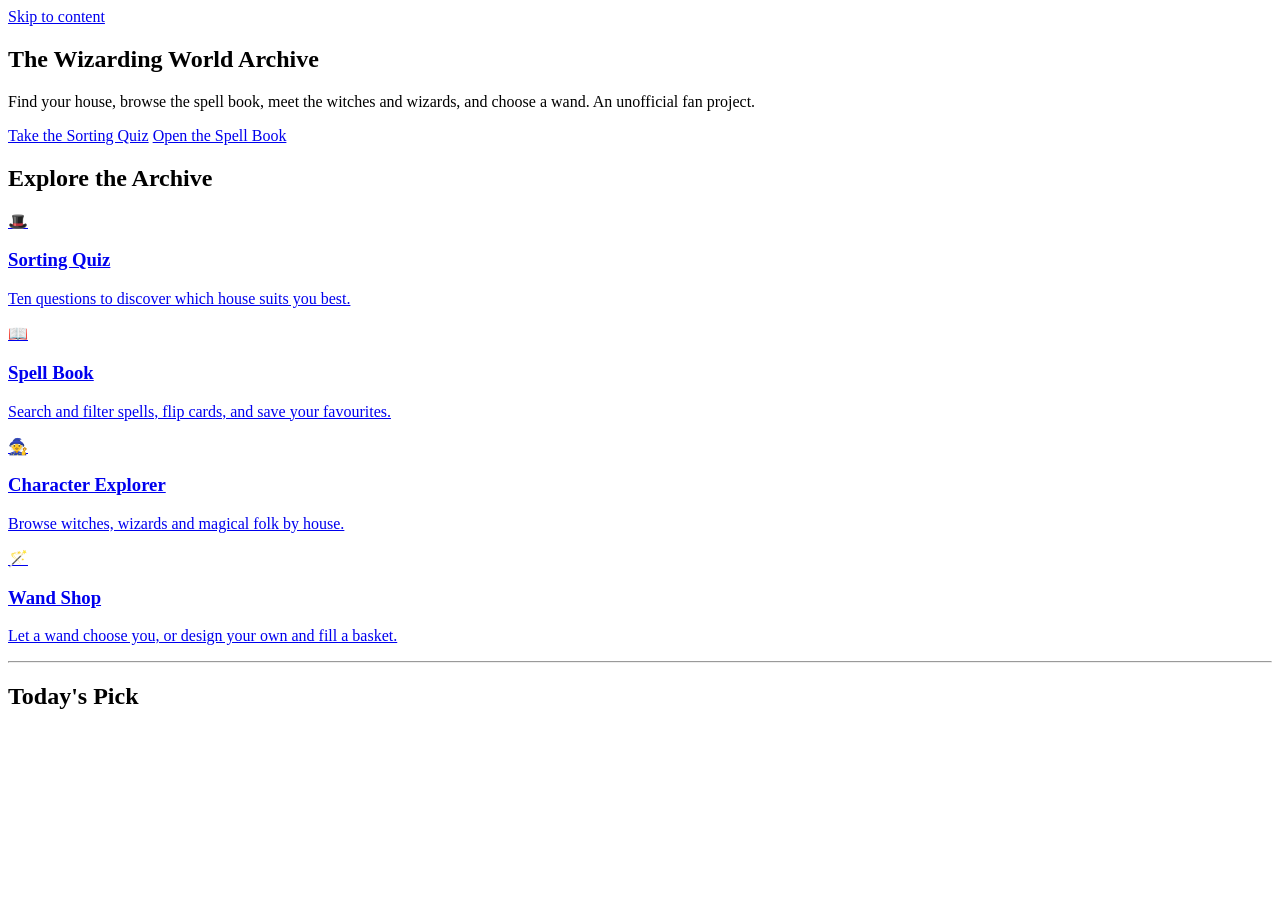
==== index.html @ aec69fd3 "Add files via upload" ====
<!DOCTYPE html>
<html lang="en">
<head>
  <meta charset="utf-8">
  <meta name="viewport" content="width=device-width, initial-scale=1">
  <title>The Wizarding World Archive | Fan Project</title>
  <meta name="description" content="An unofficial fan-made wizarding world explorer: a house sorting quiz, spell book, character explorer and wand shop.">
  <link rel="preconnect" href="https://fonts.googleapis.com">
  <link rel="preconnect" href="https://fonts.gstatic.com" crossorigin>
  <link href="https://fonts.googleapis.com/css2?family=Cinzel+Decorative:wght@700&family=Cinzel:wght@500;700&family=IM+Fell+English:ital@0;1&display=swap" rel="stylesheet">
  <link rel="stylesheet" href="css/styles.css">
</head>
<body data-page="home">
  <a class="skip" href="#main">Skip to content</a>
  <header id="site-header"></header>

  <main id="main">
    <section class="hero" aria-labelledby="hero-title">
      <span class="candle" style="left:8%;top:30%;animation-delay:0s" aria-hidden="true"></span>
      <span class="candle" style="left:20%;top:55%;animation-delay:1.2s" aria-hidden="true"></span>
      <span class="candle" style="left:35%;top:22%;animation-delay:2.4s" aria-hidden="true"></span>
      <span class="candle" style="right:34%;top:60%;animation-delay:0.6s" aria-hidden="true"></span>
      <span class="candle" style="right:18%;top:28%;animation-delay:1.8s" aria-hidden="true"></span>
      <span class="candle" style="right:7%;top:52%;animation-delay:3s" aria-hidden="true"></span>
      <div class="content container">
        <h1 id="hero-title">The Wizarding World Archive</h1>
        <p>Find your house, browse the spell book, meet the witches and wizards, and choose a wand. An unofficial fan project.</p>
        <div class="actions">
          <a class="btn" href="quiz.html">Take the Sorting Quiz</a>
          <a class="btn secondary" href="spells.html">Open the Spell Book</a>
        </div>
        <p id="house-banner" class="muted" style="margin-top:1.5rem" hidden></p>
      </div>
    </section>

    <section class="section container" aria-labelledby="explore-title">
      <h2 id="explore-title" class="center">Explore the Archive</h2>
      <div class="grid">
        <a class="card feature-card" href="quiz.html">
          <span class="icon" aria-hidden="true">🎩</span>
          <h3>Sorting Quiz</h3>
          <p>Ten questions to discover which house suits you best.</p>
        </a>
        <a class="card feature-card" href="spells.html">
          <span class="icon" aria-hidden="true">📖</span>
          <h3>Spell Book</h3>
          <p>Search and filter spells, flip cards, and save your favourites.</p>
        </a>
        <a class="card feature-card" href="characters.html">
          <span class="icon" aria-hidden="true">🧙</span>
          <h3>Character Explorer</h3>
          <p>Browse witches, wizards and magical folk by house.</p>
        </a>
        <a class="card feature-card" href="wands.html">
          <span class="icon" aria-hidden="true">🪄</span>
          <h3>Wand Shop</h3>
          <p>Let a wand choose you, or design your own and fill a basket.</p>
        </a>
      </div>
    </section>

    <hr class="divider">

    <section class="section container" aria-labelledby="daily-title" style="padding-top:0">
      <h2 id="daily-title" class="center">Today's Pick</h2>
      <div class="grid" style="grid-template-columns:repeat(auto-fit,minmax(280px,1fr))">
        <article class="card" id="spell-of-day" aria-live="polite"></article>
        <article class="card" id="char-of-day" aria-live="polite"></article>
      </div>
    </section>
  </main>

  <footer id="site-footer"></footer>

  <script src="data/spells.js"></script>
  <script src="data/characters.js"></script>
  <script src="data/quiz.js"></script>
  <script src="js/main.js"></script>
  <script src="js/home.js"></script>
</body>
</html>
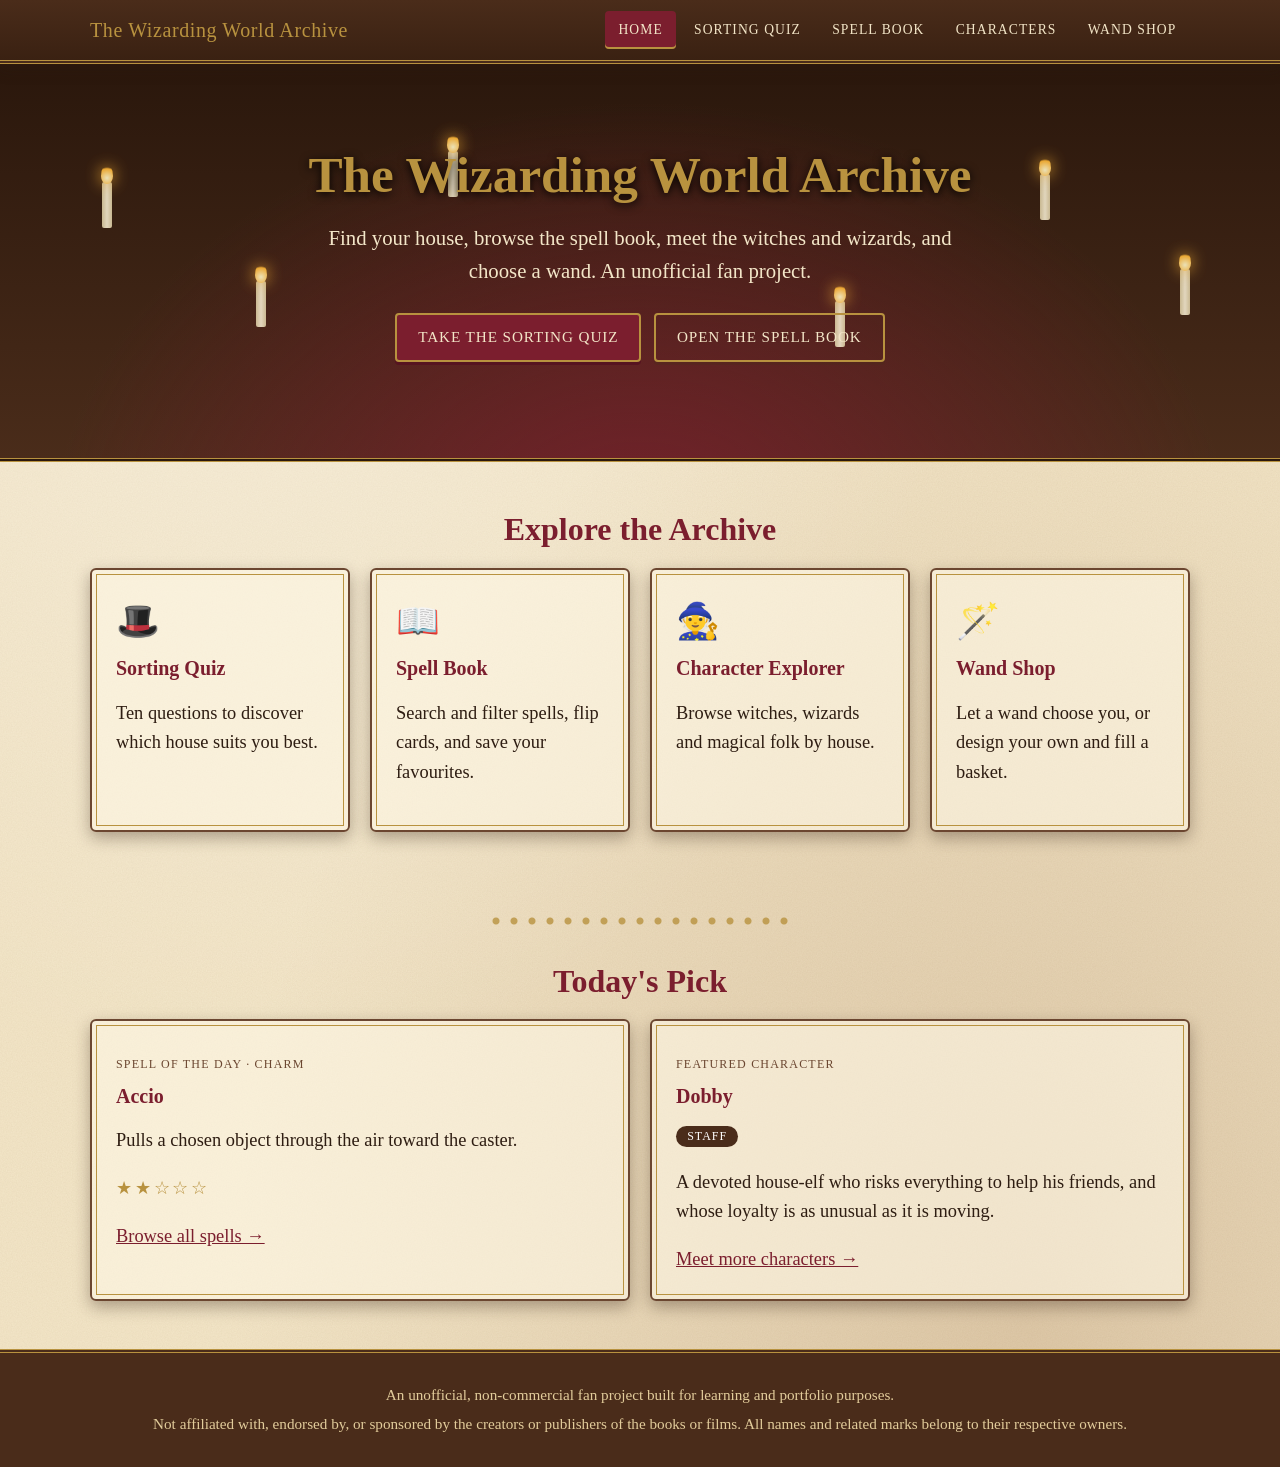
==== commit 698a9bbc: "Add files via upload" ====
--- a/index.html
+++ b/index.html
@@ -8,7 +8,7 @@
   <link rel="preconnect" href="https://fonts.googleapis.com">
   <link rel="preconnect" href="https://fonts.gstatic.com" crossorigin>
   <link href="https://fonts.googleapis.com/css2?family=Cinzel+Decorative:wght@700&family=Cinzel:wght@500;700&family=IM+Fell+English:ital@0;1&display=swap" rel="stylesheet">
-  <link rel="stylesheet" href="css/styles.css">
+  <link rel="stylesheet" href="styles.css">
 </head>
 <body data-page="home">
   <a class="skip" href="#main">Skip to content</a>
@@ -72,10 +72,10 @@
 
   <footer id="site-footer"></footer>
 
-  <script src="data/spells.js"></script>
-  <script src="data/characters.js"></script>
-  <script src="data/quiz.js"></script>
-  <script src="js/main.js"></script>
-  <script src="js/home.js"></script>
+  <script src="spells-data.js"></script>
+  <script src="characters-data.js"></script>
+  <script src="quiz-data.js"></script>
+  <script src="main.js"></script>
+  <script src="home.js"></script>
 </body>
 </html>
--- a/styles.css
+++ b/styles.css
@@ -0,0 +1,363 @@
+/* ==========================================================
+   The Wizarding World Archive — unofficial fan project
+   Theme: vintage parchment, brown & burgundy
+   ========================================================== */
+
+:root {
+  --parchment: #f3e6c8;
+  --parchment-dark: #e2cc9b;
+  --ink: #2e1d12;
+  --brown: #4a2c1a;
+  --brown-light: #6b4630;
+  --burgundy: #7b1e2e;
+  --burgundy-dark: #561420;
+  --gold: #b8923f;
+  --shadow: rgba(46, 29, 18, 0.35);
+
+  --gryffindor: #8e1b2c;
+  --slytherin: #1f5a3a;
+  --ravenclaw: #1f3d6b;
+  --hufflepuff: #b8921d;
+  --staff: #4a2c1a;
+
+  --font-display: "Cinzel Decorative", "Cinzel", Georgia, serif;
+  --font-heading: "Cinzel", Georgia, serif;
+  --font-body: "IM Fell English", Georgia, "Times New Roman", serif;
+}
+
+* { box-sizing: border-box; }
+html { scroll-behavior: smooth; }
+
+body {
+  margin: 0;
+  min-height: 100vh;
+  display: flex;
+  flex-direction: column;
+  font-family: var(--font-body);
+  font-size: 1.15rem;
+  line-height: 1.6;
+  color: var(--ink);
+  background-color: var(--parchment);
+  background-image:
+    radial-gradient(ellipse at 20% 10%, rgba(255, 255, 255, 0.35), transparent 50%),
+    radial-gradient(ellipse at 80% 90%, rgba(122, 64, 20, 0.18), transparent 55%),
+    url("data:image/svg+xml;utf8,%3Csvg xmlns='http://www.w3.org/2000/svg' width='200' height='200'%3E%3Cfilter id='n'%3E%3CfeTurbulence type='fractalNoise' baseFrequency='.8' numOctaves='3'/%3E%3CfeColorMatrix values='0 0 0 0 .4 0 0 0 0 .27 0 0 0 0 .13 0 0 0 .12 0'/%3E%3C/filter%3E%3Crect width='100%25' height='100%25' filter='url(%23n)'/%3E%3C/svg%3E");
+}
+
+main { flex: 1; }
+img, svg { max-width: 100%; }
+a { color: var(--burgundy); }
+a:hover { color: var(--burgundy-dark); }
+
+h1, h2, h3, h4 {
+  font-family: var(--font-heading);
+  color: var(--burgundy);
+  line-height: 1.2;
+  margin: 0 0 0.6em;
+}
+h1 { font-size: clamp(2rem, 5vw, 3.2rem); }
+h2 { font-size: clamp(1.5rem, 3vw, 2rem); }
+h3 { font-size: 1.25rem; }
+
+:focus-visible {
+  outline: 3px solid var(--gold);
+  outline-offset: 3px;
+}
+
+.skip {
+  position: absolute; left: -999px; top: 0;
+  background: var(--burgundy); color: var(--parchment);
+  padding: 0.6rem 1rem; z-index: 100;
+}
+.skip:focus { left: 0; }
+
+.container { width: min(1100px, 92%); margin-inline: auto; }
+.section { padding: 3rem 0; }
+.center { text-align: center; }
+.lead { font-size: 1.3rem; font-style: italic; color: var(--brown-light); }
+.muted { color: var(--brown-light); }
+.visually-hidden {
+  position: absolute !important; width: 1px; height: 1px;
+  overflow: hidden; clip: rect(0 0 0 0); white-space: nowrap;
+}
+
+/* ---------- Header / nav ---------- */
+.site-header {
+  background: linear-gradient(180deg, var(--brown) 0%, #3a2112 100%);
+  border-bottom: 4px double var(--gold);
+  box-shadow: 0 4px 14px var(--shadow);
+  position: sticky; top: 0; z-index: 50;
+}
+.site-header .bar {
+  display: flex; align-items: center; justify-content: space-between;
+  gap: 1rem; padding: 0.7rem 0;
+}
+.brand {
+  font-family: var(--font-display);
+  font-size: 1.25rem;
+  color: var(--gold);
+  text-decoration: none;
+  letter-spacing: 0.03em;
+}
+.brand:hover { color: #e6c36f; }
+.nav-toggle {
+  display: none;
+  background: none; color: var(--parchment);
+  border: 1px solid var(--gold); border-radius: 4px;
+  font: 1rem var(--font-heading); padding: 0.4rem 0.8rem; cursor: pointer;
+}
+.site-nav ul { list-style: none; display: flex; gap: 0.25rem; margin: 0; padding: 0; }
+.site-nav a {
+  display: block;
+  font-family: var(--font-heading);
+  font-size: 0.85rem; text-transform: uppercase; letter-spacing: 0.08em;
+  color: var(--parchment); text-decoration: none;
+  padding: 0.5rem 0.85rem; border-radius: 4px;
+  transition: background 0.2s;
+}
+.site-nav a:hover { background: var(--burgundy); }
+.site-nav a[aria-current="page"] {
+  background: var(--burgundy);
+  box-shadow: inset 0 -2px 0 var(--gold);
+}
+
+@media (max-width: 820px) {
+  .nav-toggle { display: inline-block; }
+  .site-nav { display: none; width: 100%; }
+  .site-nav.open { display: block; }
+  .site-header .bar { flex-wrap: wrap; }
+  .site-nav ul { flex-direction: column; padding-bottom: 0.7rem; }
+}
+
+/* ---------- Footer ---------- */
+.site-footer {
+  background: var(--brown); color: var(--parchment-dark);
+  border-top: 4px double var(--gold);
+  padding: 1.6rem 0; font-size: 0.95rem; text-align: center;
+}
+.site-footer p { margin: 0.3rem 0; }
+
+/* ---------- Buttons ---------- */
+.btn {
+  display: inline-block;
+  font-family: var(--font-heading);
+  font-size: 0.95rem; letter-spacing: 0.06em; text-transform: uppercase;
+  background: var(--burgundy); color: var(--parchment);
+  border: 2px solid var(--gold); border-radius: 4px;
+  padding: 0.65rem 1.3rem; cursor: pointer; text-decoration: none;
+  box-shadow: 0 3px 0 var(--burgundy-dark);
+  transition: transform 0.15s, background 0.2s;
+}
+.btn:hover { background: var(--burgundy-dark); color: var(--parchment); transform: translateY(-1px); }
+.btn:active { transform: translateY(2px); box-shadow: none; }
+.btn[disabled] { opacity: 0.5; cursor: not-allowed; }
+.btn.secondary {
+  background: transparent; color: var(--brown); border-color: var(--brown-light);
+  box-shadow: 0 3px 0 rgba(74, 44, 26, 0.3);
+}
+.btn.secondary:hover { background: rgba(74, 44, 26, 0.1); color: var(--brown); }
+.btn.small { font-size: 0.8rem; padding: 0.4rem 0.8rem; }
+
+/* ---------- Cards & grid ---------- */
+.card {
+  background: rgba(255, 248, 230, 0.6);
+  border: 2px solid var(--brown-light);
+  outline: 1px solid var(--gold); outline-offset: -7px;
+  border-radius: 6px;
+  padding: 1.5rem;
+  box-shadow: 0 6px 16px var(--shadow);
+}
+.grid { display: grid; gap: 1.25rem; grid-template-columns: repeat(auto-fill, minmax(250px, 1fr)); }
+.feature-card { text-decoration: none; color: inherit; display: block; transition: transform 0.2s; }
+.feature-card:hover { transform: translateY(-4px); color: inherit; }
+.feature-card .icon { font-size: 2.2rem; display: block; margin-bottom: 0.4rem; }
+
+.divider {
+  border: 0; height: 18px; margin: 2rem auto; width: min(300px, 70%);
+  background: radial-gradient(circle, var(--gold) 3px, transparent 4px) center / 18px 18px repeat-x;
+  opacity: 0.8;
+}
+
+/* ---------- Hero ---------- */
+.hero {
+  position: relative; overflow: hidden; text-align: center;
+  padding: 5rem 1rem 6rem;
+  color: var(--parchment);
+  background:
+    radial-gradient(ellipse at 50% 120%, rgba(123, 30, 46, 0.85), transparent 65%),
+    linear-gradient(180deg, #2a170c, var(--brown));
+  border-bottom: 4px double var(--gold);
+}
+.hero h1 { font-family: var(--font-display); color: var(--gold); text-shadow: 0 2px 10px #000; margin-bottom: 0.3em; }
+.hero p { max-width: 640px; margin: 0 auto 1.6rem; font-size: 1.3rem; }
+.hero .actions { display: flex; gap: 0.8rem; justify-content: center; flex-wrap: wrap; }
+.hero .btn.secondary { color: var(--parchment); border-color: var(--gold); }
+.hero .btn.secondary:hover { background: rgba(255, 255, 255, 0.1); color: var(--parchment); }
+.hero .content { position: relative; z-index: 2; }
+
+.candle {
+  position: absolute; width: 10px; height: 46px; border-radius: 2px;
+  background: linear-gradient(90deg, #d9c9a0, #f4ead0, #d9c9a0);
+  animation: float 6s ease-in-out infinite; opacity: 0.9; z-index: 1;
+}
+.candle::before {
+  content: ""; position: absolute; left: 50%; top: -18px; transform: translateX(-50%);
+  width: 12px; height: 20px; border-radius: 50% 50% 50% 50% / 60% 60% 40% 40%;
+  background: radial-gradient(circle at 50% 70%, #fff6c8, #ffb838 60%, transparent 72%);
+  filter: drop-shadow(0 0 8px #ffb838);
+  animation: flicker 0.18s infinite alternate;
+}
+@keyframes float { 0%, 100% { transform: translateY(0); } 50% { transform: translateY(-14px); } }
+@keyframes flicker { from { transform: translateX(-50%) scale(1); } to { transform: translateX(-50%) scale(1.12, 0.94); } }
+
+/* ---------- Page header ---------- */
+.page-head { text-align: center; padding: 2.5rem 0 1rem; }
+.page-head p { max-width: 640px; margin: 0 auto; }
+
+/* ---------- Form controls ---------- */
+.toolbar { display: flex; flex-wrap: wrap; gap: 0.8rem; align-items: center; justify-content: center; margin: 1.2rem 0 1.8rem; }
+input[type="search"], select {
+  font: 1rem var(--font-body); color: var(--ink);
+  background: rgba(255, 252, 240, 0.8);
+  border: 2px solid var(--brown-light); border-radius: 4px;
+  padding: 0.55rem 0.8rem; min-width: 190px;
+}
+.chips { display: flex; flex-wrap: wrap; gap: 0.5rem; justify-content: center; }
+.chip {
+  font: 0.85rem var(--font-heading); letter-spacing: 0.05em; text-transform: uppercase;
+  background: transparent; color: var(--brown);
+  border: 2px solid var(--brown-light); border-radius: 999px;
+  padding: 0.35rem 0.9rem; cursor: pointer;
+}
+.chip[aria-pressed="true"] { background: var(--burgundy); color: var(--parchment); border-color: var(--gold); }
+.result-count { text-align: center; color: var(--brown-light); font-style: italic; }
+.empty { text-align: center; padding: 2rem; font-style: italic; }
+
+/* ---------- Houses ---------- */
+.house-gryffindor { --house: var(--gryffindor); }
+.house-slytherin { --house: var(--slytherin); }
+.house-ravenclaw { --house: var(--ravenclaw); }
+.house-hufflepuff { --house: var(--hufflepuff); }
+.house-staff { --house: var(--staff); }
+
+.house-badge {
+  display: inline-block; font: 0.75rem var(--font-heading);
+  text-transform: uppercase; letter-spacing: 0.08em;
+  color: #fff; background: var(--house, var(--brown));
+  padding: 0.2rem 0.7rem; border-radius: 999px;
+}
+
+/* ---------- Spell book ---------- */
+.spell { position: relative; }
+.flip { perspective: 1000px; height: 230px; cursor: pointer; border-radius: 6px; }
+.flip-inner { position: relative; width: 100%; height: 100%; transition: transform 0.6s; transform-style: preserve-3d; }
+.flip.is-flipped .flip-inner { transform: rotateY(180deg); }
+.face {
+  position: absolute; inset: 0; backface-visibility: hidden; -webkit-backface-visibility: hidden;
+  display: flex; flex-direction: column; justify-content: center; align-items: center;
+  text-align: center; padding: 1.2rem; border-radius: 6px;
+  border: 2px solid var(--brown-light); outline: 1px solid var(--gold); outline-offset: -7px;
+  box-shadow: 0 6px 16px var(--shadow);
+}
+.face.front { background: linear-gradient(160deg, rgba(255, 248, 230, 0.85), rgba(226, 204, 155, 0.9)); }
+.face.back { background: linear-gradient(160deg, var(--burgundy), var(--burgundy-dark)); color: var(--parchment); transform: rotateY(180deg); }
+.face.back h3 { color: var(--gold); }
+.spell-name { font-family: var(--font-heading); font-size: 1.3rem; color: var(--burgundy); margin: 0.2rem 0; }
+.spell-type { font: 0.75rem var(--font-heading); letter-spacing: 0.1em; text-transform: uppercase; color: var(--brown-light); }
+.stars { color: var(--gold); letter-spacing: 0.15em; }
+.hint { font-size: 0.85rem; color: var(--brown-light); font-style: italic; margin-top: 0.6rem; }
+.fav {
+  position: absolute; top: 8px; right: 10px; z-index: 5;
+  background: none; border: none; font-size: 1.5rem; line-height: 1; cursor: pointer;
+  color: var(--brown-light); padding: 0.2rem;
+}
+.fav[aria-pressed="true"] { color: var(--burgundy); }
+
+/* ---------- Characters ---------- */
+.char-card { text-align: left; cursor: pointer; width: 100%; font: inherit; color: inherit; transition: transform 0.2s; }
+.char-card:hover { transform: translateY(-4px); }
+.avatar {
+  width: 64px; height: 64px; border-radius: 50%;
+  display: grid; place-items: center;
+  font: 700 1.4rem var(--font-heading); color: #fff;
+  background: radial-gradient(circle at 30% 30%, rgba(255, 255, 255, 0.35), transparent 60%), var(--house, var(--brown));
+  border: 3px solid var(--gold); margin-bottom: 0.7rem;
+}
+.char-card h3 { margin-bottom: 0.2rem; }
+.char-card .role { font-style: italic; color: var(--brown-light); margin: 0.2rem 0 0.6rem; }
+
+dialog.modal {
+  max-width: 560px; width: 92%; padding: 2rem; color: var(--ink);
+  background: var(--parchment); border: 3px double var(--brown);
+  border-radius: 8px; box-shadow: 0 20px 60px rgba(0, 0, 0, 0.5);
+}
+dialog.modal::backdrop { background: rgba(30, 15, 8, 0.7); }
+.modal .close { position: absolute; top: 10px; right: 14px; background: none; border: none; font-size: 1.8rem; cursor: pointer; color: var(--burgundy); }
+.traits { display: flex; flex-wrap: wrap; gap: 0.4rem; padding: 0; list-style: none; margin: 0.8rem 0 0; }
+.traits li { border: 1px solid var(--brown-light); border-radius: 4px; padding: 0.1rem 0.6rem; font-size: 0.95rem; }
+
+/* ---------- Quiz ---------- */
+.quiz-wrap { max-width: 760px; margin: 0 auto 4rem; }
+.progress { height: 10px; background: var(--parchment-dark); border: 1px solid var(--brown-light); border-radius: 999px; overflow: hidden; margin-bottom: 0.4rem; }
+.progress > span { display: block; height: 100%; width: 0; background: linear-gradient(90deg, var(--burgundy), var(--gold)); transition: width 0.4s; }
+.progress-label { text-align: right; font-size: 0.9rem; color: var(--brown-light); margin: 0 0 1rem; }
+.answers { display: grid; gap: 0.7rem; margin: 1.2rem 0; padding: 0; list-style: none; }
+.answer {
+  width: 100%; text-align: left; font: 1.1rem var(--font-body); color: var(--ink);
+  background: rgba(255, 252, 240, 0.7);
+  border: 2px solid var(--brown-light); border-radius: 6px;
+  padding: 0.85rem 1.1rem; cursor: pointer; transition: background 0.15s, transform 0.15s;
+}
+.answer:hover { background: rgba(123, 30, 46, 0.12); transform: translateX(4px); }
+.answer.selected { background: var(--burgundy); color: var(--parchment); border-color: var(--gold); }
+.quiz-nav { display: flex; justify-content: space-between; gap: 1rem; }
+.result { text-align: center; }
+.result .crest {
+  width: 120px; height: 120px; margin: 0 auto 1rem; border-radius: 50% 50% 50% 50% / 15% 15% 85% 85%;
+  display: grid; place-items: center; font-size: 3.5rem;
+  background: var(--house); border: 4px solid var(--gold); box-shadow: 0 6px 18px var(--shadow);
+}
+.result h2 { color: var(--house); font-size: clamp(2rem, 5vw, 2.8rem); }
+.scorebars { text-align: left; max-width: 420px; margin: 1.5rem auto; }
+.scorebar { display: grid; grid-template-columns: 90px 1fr 36px; gap: 0.6rem; align-items: center; margin: 0.4rem 0; font-size: 0.95rem; }
+.scorebar .track { height: 12px; background: var(--parchment-dark); border-radius: 999px; overflow: hidden; border: 1px solid var(--brown-light); }
+.scorebar .fill { height: 100%; background: var(--house); }
+
+/* ---------- Wand shop ---------- */
+.shop-layout { display: grid; gap: 1.5rem; grid-template-columns: 1.2fr 1fr; align-items: start; margin-bottom: 3rem; }
+@media (max-width: 860px) { .shop-layout { grid-template-columns: 1fr; } }
+.field { display: grid; gap: 0.3rem; margin-bottom: 1rem; }
+.field label { font: 0.85rem var(--font-heading); letter-spacing: 0.08em; text-transform: uppercase; color: var(--brown); }
+.field select { width: 100%; }
+.field .note { font-size: 0.95rem; font-style: italic; color: var(--brown-light); min-height: 1.5em; }
+.preview {
+  min-height: 170px; display: grid; place-items: center; margin-bottom: 1rem; overflow: hidden;
+  background: radial-gradient(circle, rgba(255, 255, 255, 0.4), transparent 70%), linear-gradient(160deg, #3a2112, #5a2a2a);
+  border: 3px double var(--gold); border-radius: 6px;
+}
+.wand-holder { filter: drop-shadow(0 0 10px var(--core, #ffb838)); transform: rotate(-14deg); }
+.wand {
+  --len: 11;
+  width: calc(var(--len) * 17px); height: 18px;
+  background: linear-gradient(90deg, rgba(0, 0, 0, 0.35) 0 24%, transparent 24%), var(--wood, #6b4630);
+  clip-path: polygon(0 0, 24% 8%, 100% 42%, 100% 58%, 24% 92%, 0 100%);
+  transition: width 0.3s, background-color 0.3s;
+}
+.price { font: 700 1.3rem var(--font-heading); color: var(--burgundy); }
+.cart-list { list-style: none; margin: 0 0 1rem; padding: 0; }
+.cart-list li { display: flex; justify-content: space-between; gap: 0.8rem; align-items: center; border-bottom: 1px dashed var(--brown-light); padding: 0.6rem 0; }
+.cart-list .remove { background: none; border: none; color: var(--burgundy); font-size: 1.3rem; cursor: pointer; }
+.total { display: flex; justify-content: space-between; font: 700 1.1rem var(--font-heading); margin-bottom: 1rem; }
+.finder-step { margin-bottom: 1rem; }
+.finder-result { margin-top: 1rem; padding: 1rem; border: 2px dashed var(--burgundy); border-radius: 6px; background: rgba(123, 30, 46, 0.06); }
+.toast {
+  position: fixed; bottom: 20px; left: 50%; transform: translateX(-50%) translateY(120px);
+  background: var(--brown); color: var(--parchment); border: 2px solid var(--gold);
+  padding: 0.7rem 1.3rem; border-radius: 6px; font-family: var(--font-heading);
+  transition: transform 0.3s; z-index: 200;
+}
+.toast.show { transform: translateX(-50%) translateY(0); }
+
+@media (prefers-reduced-motion: reduce) {
+  * { animation: none !important; transition: none !important; scroll-behavior: auto !important; }
+}
